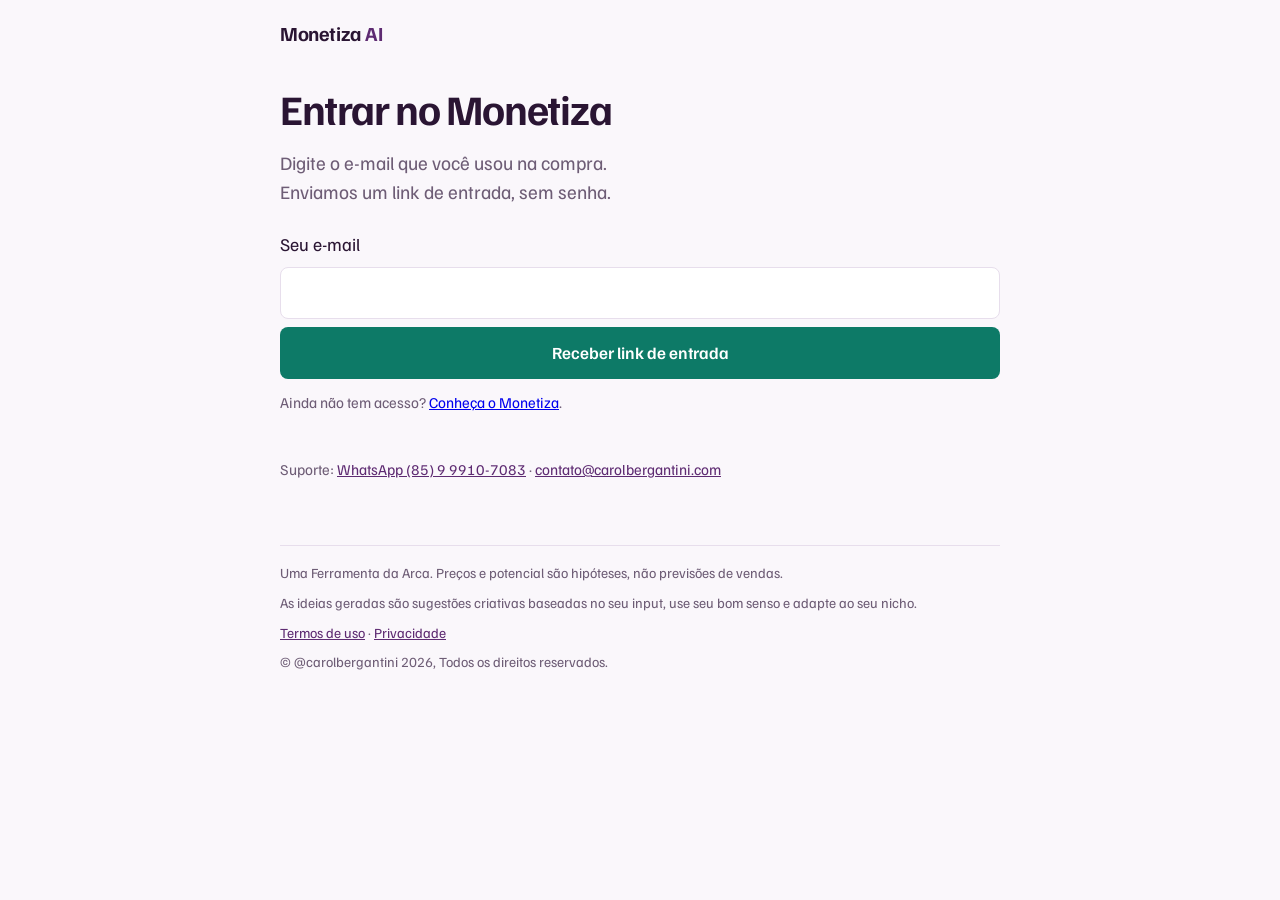
==== appmonetiza/index.html @ 71ad4763 "Site de carolbergantini.com: venda e amostra (/monetiza), app (/appmonetiza), admin, termos e privac" ====
<!doctype html>
<html lang="pt-BR">
<head>
<meta charset="utf-8">
<meta name="viewport" content="width=device-width, initial-scale=1, viewport-fit=cover">
<meta name="theme-color" content="#FAF7FB">
<meta name="robots" content="noindex, nofollow">
<title>Monetiza AI · Área da aluna</title>
<link rel="preconnect" href="https://fonts.googleapis.com">
<link rel="preconnect" href="https://fonts.gstatic.com" crossorigin>
<link href="https://fonts.googleapis.com/css2?family=Familjen+Grotesk:wght@400;500;600;700&display=swap" rel="stylesheet">
<link rel="stylesheet" href="/monetiza/styles.css">
</head>
<body>
<header class="top">
  <a class="brand" href="/appmonetiza/" id="brand">Monetiza <span>AI</span></a>
  <span id="user"></span>
</header>
<main id="app" tabindex="-1"></main>
<footer class="foot">
  <p>Uma Ferramenta da Arca. Preços e potencial são hipóteses, não previsões de vendas.</p>
  <p>As ideias geradas são sugestões criativas baseadas no seu input, use seu bom senso e adapte ao seu nicho.</p>
  <p><a href="/monetiza/termos/">Termos de uso</a> · <a href="/monetiza/privacidade/">Privacidade</a></p>
  <p>© @carolbergantini 2026, Todos os direitos reservados.</p>
</footer>
<noscript><p class="wrap">Ative o JavaScript para usar o Monetiza AI.</p></noscript>
<script type="module" src="/appmonetiza/app.js"></script>
</body>
</html>
---- monetiza/styles.css ----
/* Monetiza AI · beta. Cores e fonte PROVISÓRIAS: troque só os tokens abaixo quando a identidade visual for aprovada. */
:root {
  --bg: #FAF7FB;          /* fundo lilás quase branco */
  --surface: #FFFFFF;
  --ink: #2A1533;         /* texto: ameixa profundo */
  --muted: #6E5D76;
  --line: #E7DEEC;
  --plum: #5E2B72;        /* marca / Base */
  --jade: #0D7A67;        /* Abre Carteira / ações */
  --jade-soft: #E3F3EF;
  --plum-soft: #F0E6F4;
  --gold: #9A6B12;        /* Personalização */
  --gold-soft: #F7EEDB;
  --danger: #A1322B;
  --font: "Familjen Grotesk", ui-sans-serif, system-ui, -apple-system, "Segoe UI", Roboto, sans-serif;
  --r-sm: 8px; --r-md: 14px;
  color-scheme: light;
}
* { box-sizing: border-box; }
html { -webkit-text-size-adjust: 100%; }
body { margin: 0; background: var(--bg); color: var(--ink); font-family: var(--font); font-size: 17px; line-height: 1.55; }
h1, h2, h3 { line-height: 1.12; margin: 0; letter-spacing: -0.01em; }
p { margin: 0; }
button, input, textarea { font: inherit; color: inherit; }
:focus-visible { outline: 3px solid var(--jade); outline-offset: 2px; border-radius: 4px; }
.wrap, main > * { width: min(100% - 32px, 720px); margin-inline: auto; }

/* topo e rodapé */
.top { display: flex; align-items: center; justify-content: space-between; width: min(100% - 32px, 720px); margin: 0 auto; padding: 18px 0 8px; }
.brand { font-weight: 700; font-size: 20px; color: var(--ink); text-decoration: none; letter-spacing: -0.02em; }
.brand span { color: var(--plum); }
.beta { font-size: 13px; color: var(--plum); background: var(--plum-soft); padding: 3px 10px; border-radius: 99px; }
.foot { width: min(100% - 32px, 720px); margin: 56px auto 32px; padding-top: 16px; border-top: 1px solid var(--line); font-size: 14px; color: var(--muted); }
.foot p + p { margin-top: 8px; }
main { outline: none; padding-bottom: 8px; }

/* botões */
.btn { display: inline-flex; align-items: center; justify-content: center; gap: 8px; min-height: 52px; padding: 0 24px; border: 0; border-radius: var(--r-sm);
  background: var(--jade); color: #fff; font-weight: 600; font-size: 17px; cursor: pointer; text-decoration: none; }
.btn:hover { background: #0A6656; }
.btn[disabled] { background: #9FBDB6; cursor: not-allowed; }
.btn.ghost { background: transparent; color: var(--ink); border: 1.5px solid var(--line); }
.btn.ghost:hover { border-color: var(--muted); }
.btn.block { width: 100%; }
.link { background: none; border: 0; padding: 8px 0; color: var(--plum); font-weight: 600; text-decoration: underline; text-underline-offset: 3px; cursor: pointer; }

/* início */
.hero { padding: 28px 0 8px; }
.hero h1 { font-size: clamp(34px, 8.6vw, 54px); font-weight: 700; letter-spacing: -0.03em; max-width: 15ch; }
.hero .lead { margin-top: 16px; font-size: 19px; color: var(--muted); max-width: 34ch; }
.hero .cta { margin-top: 28px; }
.hero .meta { margin-top: 12px; font-size: 15px; color: var(--muted); }

/* a escada: o elemento de identidade da página */
.stairs { display: grid; grid-template-columns: repeat(3, minmax(0, 1fr)); align-items: end; gap: 8px; margin: 40px 0 8px; }
.step { border-radius: var(--r-sm) var(--r-sm) 0 0; padding: 14px 12px; color: var(--ink); display: flex; flex-direction: column; justify-content: flex-end; }
.step b { display: block; font-size: clamp(13px, 3.9vw, 16px); line-height: 1.2; hyphens: auto; }
.step small { hyphens: auto; }
.step small { display: block; margin-top: 4px; font-size: 13.5px; line-height: 1.35; color: var(--muted); }
.step.t1 { background: var(--jade-soft); min-height: 120px; border-top: 4px solid var(--jade); }
.step.t2 { background: var(--plum-soft); min-height: 170px; border-top: 4px solid var(--plum); }
.step.t3 { background: var(--gold-soft); min-height: 220px; border-top: 4px solid var(--gold); }
.stairs-base { height: 6px; background: var(--ink); border-radius: 3px; opacity: .85; }

.how { margin-top: 48px; }
.how h2 { font-size: 24px; }
.how ol { list-style: none; padding: 0; margin: 18px 0 0; display: grid; gap: 14px; counter-reset: s; }
.how li { counter-increment: s; display: grid; grid-template-columns: 34px 1fr; gap: 12px; align-items: start; }
.how li::before { content: counter(s); width: 34px; height: 34px; border-radius: 50%; background: var(--surface); border: 1.5px solid var(--line); display: grid; place-items: center; font-weight: 700; color: var(--plum); }
.note { margin-top: 32px; padding: 14px 16px; background: var(--surface); border: 1px solid var(--line); border-radius: var(--r-sm); font-size: 15px; color: var(--muted); }

/* questionário */
.q { padding-top: 12px; }
.progress { display: grid; grid-template-columns: repeat(6, 1fr); gap: 6px; }
.progress i { height: 6px; border-radius: 3px; background: var(--line); }
.progress i.on { background: var(--jade); }
.q .count { margin-top: 12px; font-size: 14px; color: var(--muted); }
.q h1 { margin-top: 10px; font-size: clamp(26px, 6.6vw, 36px); font-weight: 700; letter-spacing: -0.02em; }
.q .help { margin-top: 10px; color: var(--muted); }
.q .ex { margin-top: 6px; font-size: 15px; color: var(--muted); font-style: italic; }
.field { margin-top: 20px; }
textarea, input[type=text] { width: 100%; border: 1.5px solid var(--line); border-radius: var(--r-sm); background: var(--surface); padding: 14px; font-size: 17px; line-height: 1.5; }
textarea { min-height: 150px; resize: vertical; }
textarea:focus, input[type=text]:focus { border-color: var(--jade); outline: none; box-shadow: 0 0 0 3px var(--jade-soft); }
.counter { margin-top: 6px; font-size: 13px; color: var(--muted); text-align: right; }
.quick { margin-top: 8px; }
.opts { display: grid; gap: 10px; margin-top: 20px; }
.opt { display: flex; gap: 12px; align-items: center; min-height: 54px; padding: 12px 14px; border: 1.5px solid var(--line); border-radius: var(--r-sm); background: var(--surface); cursor: pointer; }
.opt input { width: 20px; height: 20px; accent-color: var(--jade); flex: none; margin: 0; }
.opt:has(input:checked) { border-color: var(--jade); background: var(--jade-soft); }
.opt.off { opacity: .45; cursor: not-allowed; }
.other { margin-top: 10px; }
.nav { display: flex; gap: 12px; justify-content: space-between; align-items: center; margin-top: 28px; }
.nav .btn { flex: 1; max-width: 260px; margin-left: auto; }
.err { margin-top: 10px; color: var(--danger); font-size: 15px; }

/* espera */
.wait { padding-top: 36px; }
.wait h1 { font-size: clamp(26px, 6.6vw, 34px); }
.wait p.sub { margin-top: 10px; color: var(--muted); }
.wait .stairs .step { opacity: .25; transition: opacity .6s ease; }
.wait .stairs .step.lit { opacity: 1; }
.wait ul { list-style: none; padding: 0; margin: 22px 0 0; display: grid; gap: 8px; }
.wait li { color: var(--muted); }
.wait li.done { color: var(--ink); }
.wait li.done::before { content: "✓ "; color: var(--jade); font-weight: 700; }

/* erro */
.problem { padding-top: 32px; }
.problem h1 { font-size: 28px; }
.problem p { margin-top: 12px; color: var(--muted); }
.problem .actions { display: grid; gap: 10px; margin-top: 24px; max-width: 360px; }

/* resultado */
.res { padding-top: 20px; }
.res h1 { font-size: clamp(32px, 8vw, 46px); font-weight: 700; letter-spacing: -0.03em; }
.res .summary { margin-top: 14px; font-size: 18px; }
.res .area { margin-top: 14px; padding: 12px 14px; background: var(--surface); border-left: 4px solid var(--plum); border-radius: 0 var(--r-sm) var(--r-sm) 0; }
.res .area b { color: var(--plum); }
.res details.assump { margin-top: 12px; font-size: 15px; color: var(--muted); }
.res details.assump summary { cursor: pointer; color: var(--plum); font-weight: 600; }
.res details.assump ul { margin: 8px 0 0; padding-left: 20px; }
.res section { margin-top: 44px; }
.res h2 { font-size: 26px; letter-spacing: -0.02em; }
.res .intro { margin-top: 8px; color: var(--muted); }

.ladder { margin-top: 18px; }
.ladder .stairs { margin: 0; gap: 6px; }
.ladder .step { min-height: 0; padding: 12px 10px 14px; }
.ladder .step.t1 { min-height: 150px; } .ladder .step.t2 { min-height: 200px; } .ladder .step.t3 { min-height: 250px; }
.ladder .step .tier { font-size: 13px; font-weight: 600; }
.ladder .step.t1 .tier { color: var(--jade); } .ladder .step.t2 .tier { color: var(--plum); } .ladder .step.t3 .tier { color: var(--gold); }
.ladder .step b { margin-top: 6px; font-size: 15px; }
.ladder .step small { font-size: 13px; }
.ladder .step small { color: var(--ink); font-weight: 600; }
.ladder .prog { margin-top: 16px; }

.tier-h { display: flex; align-items: baseline; gap: 10px; flex-wrap: wrap; }
.tier-h .n { font-size: 15px; color: var(--muted); }
.ideas { display: grid; gap: 14px; margin-top: 16px; }
.idea { background: var(--surface); border: 1px solid var(--line); border-radius: var(--r-md); padding: 18px; border-top: 4px solid var(--c); }
.idea.t1 { --c: var(--jade); } .idea.t2 { --c: var(--plum); } .idea.t3 { --c: var(--gold); }
.idea .head { display: flex; flex-wrap: wrap; justify-content: space-between; gap: 4px 12px; align-items: baseline; }
.idea h3 { flex: 1 1 14ch; min-width: 0; }
.idea h3 { font-size: 20px; }
.idea .price { flex: none; font-weight: 700; color: var(--c); white-space: nowrap; font-size: 16px; }
.idea .sub { margin-top: 4px; color: var(--muted); }
.idea .pick { display: inline-block; margin-top: 10px; font-size: 13px; font-weight: 600; color: var(--c); background: color-mix(in srgb, var(--c) 10%, white); padding: 3px 10px; border-radius: 99px; }
.idea dl { margin: 14px 0 0; display: grid; gap: 10px; }
.idea dt { font-size: 14px; font-weight: 600; color: var(--muted); }
.idea dd { margin: 2px 0 0; }
.again { margin-top: 44px; padding: 20px; background: var(--surface); border: 1px solid var(--line); border-radius: var(--r-md); }
.again p { color: var(--muted); margin-bottom: 14px; }

/* telas estreitas: a escada vira 3 degraus empilhados; o de entrada embaixo, cada degrau acima mais à direita */
@media (max-width: 480px) {
  .ladder .stairs { display: flex; flex-direction: column-reverse; align-items: stretch; gap: 6px; }
  .ladder .step, .ladder .step.t1, .ladder .step.t2, .ladder .step.t3 { min-height: 0; border-radius: var(--r-sm); padding: 12px 14px; }
  .ladder .step.t2 { margin-left: 10%; } .ladder .step.t3 { margin-left: 20%; }
  .ladder .stairs-base { display: none; }
  .ladder .step b { font-size: 17px; }
}
@media (max-width: 420px) {
  .stairs { display: flex; flex-direction: column-reverse; align-items: stretch; gap: 6px; }
  .step, .step.t1, .step.t2, .step.t3 { min-height: 0; border-radius: var(--r-sm); padding: 10px 12px; }
  .step.t2 { margin-left: 10%; } .step.t3 { margin-left: 20%; }
  .stairs-base { display: none; }
}
@media (min-width: 720px) {
  body { font-size: 18px; }
  .ideas.cols { grid-template-columns: 1fr 1fr; }
  .step b { font-size: 18px; }
}
@media (prefers-reduced-motion: reduce) { * { transition: none !important; animation: none !important; } }

/* ---------- versão paga: venda, login, salvas, admin ---------- */
.sr { position: absolute; left: -9999px; }
.opts { border: 0; padding: 0; margin: 20px 0 0; }
.hero.narrow h1 { font-size: clamp(30px, 7vw, 42px); }
.hero .cta { display: grid; gap: 10px; }
.top a.beta { text-decoration: none; }
.sales { margin-top: 40px; }
.sales h2, .faq h2 { font-size: 24px; margin-bottom: 12px; }
.checks { list-style: none; padding: 0; margin: 0; display: grid; gap: 10px; }
.checks li { padding-left: 28px; position: relative; }
.checks li::before { content: "✓"; position: absolute; left: 0; color: var(--jade); font-weight: 700; }
.price { margin-top: 44px; padding: 28px 22px; border-radius: var(--r-md); background: var(--surface); border: 1.5px solid var(--line); text-align: center; }
.price .tag { color: var(--plum); font-weight: 600; }
.price .value { font-size: 52px; font-weight: 700; letter-spacing: -0.03em; margin-top: 4px; }
.price .cond { color: var(--muted); margin-bottom: 18px; }
.price .meta, .locked .meta { margin-top: 12px; font-size: 14px; color: var(--muted); }
.faq { margin-top: 44px; }
.faq details { border-top: 1px solid var(--line); padding: 14px 0; }
.faq summary { font-weight: 600; cursor: pointer; }
.faq details p { margin-top: 8px; color: var(--muted); }
.support { margin-top: 36px; font-size: 15px; color: var(--muted); }
.support a, .foot a { color: var(--plum); }
.locked { margin-top: 36px; padding: 24px 20px; border-radius: var(--r-md); background: var(--plum-soft); }
.locked h2 { font-size: 24px; margin: 8px 0 12px; }
.locked .checks { margin-bottom: 20px; }
.locked .blur { filter: blur(3px); opacity: .7; }
.login { display: grid; gap: 8px; margin-top: 24px; }
.login input, .grid input, .busca { min-height: 52px; padding: 0 14px; border: 1.5px solid var(--line); border-radius: var(--r-sm); background: var(--surface); font-size: 17px; }
.err { color: var(--danger); margin-top: 12px; }
.actions { display: flex; flex-wrap: wrap; gap: 10px; margin-top: 24px; }
.savebar { display: flex; flex-wrap: wrap; gap: 10px; margin: 20px 0 8px; align-items: center; }
.first { margin-top: 36px; padding: 22px 20px; border-radius: var(--r-md); background: var(--surface); border: 1.5px solid var(--line); }
.first h2 { font-size: 22px; }
.first h3 { font-size: 16px; margin: 18px 0 6px; color: var(--plum); }
.first ul { margin: 0; padding-left: 20px; }
.saved h1, .admin h1 { font-size: 32px; margin: 24px 0 16px; }
.savelist { list-style: none; padding: 0; margin: 0; display: grid; gap: 10px; }
.savelist li { display: flex; align-items: center; gap: 10px; background: var(--surface); border: 1.5px solid var(--line); border-radius: var(--r-sm); padding: 6px 12px; }
.savelist .open { flex: 1; text-align: left; background: none; border: 0; padding: 10px 0; cursor: pointer; }
.savelist .open b, .savelist .open small { display: block; }
.savelist small { color: var(--muted); font-size: 14px; }
.link.small { font-size: 15px; padding: 4px 0; }
.legal h1 { font-size: 34px; margin: 24px 0 8px; }
.legal h2 { font-size: 20px; margin: 26px 0 8px; }
.legal p + p, .legal ul { margin-top: 8px; }
.admin { width: min(100% - 32px, 1100px) !important; }
.admin .stats { color: var(--muted); margin-bottom: 16px; }
.admin .box { margin: 14px 0; background: var(--surface); border: 1.5px solid var(--line); border-radius: var(--r-sm); padding: 12px 14px; }
.admin .box summary { font-weight: 600; cursor: pointer; }
.admin .grid { display: grid; grid-template-columns: 2fr 2fr 1fr auto; gap: 8px; margin-top: 12px; }
.busca { width: 100%; margin: 8px 0 12px; }
.tablewrap { overflow-x: auto; }
.admin table { width: 100%; border-collapse: collapse; font-size: 15px; background: var(--surface); }
.admin th, .admin td { text-align: left; padding: 10px; border-bottom: 1px solid var(--line); vertical-align: top; }
.admin small { color: var(--muted); }
.st { font-weight: 600; } .st.ativo { color: var(--jade); } .st.revogado { color: var(--danger); } .st.expirado, .st.sem-acesso { color: var(--muted); }
.acts { display: grid; gap: 4px; }
.ev { margin: 10px 0 0; padding-left: 18px; font-size: 14px; }
@media (max-width: 640px) { .admin .grid { grid-template-columns: 1fr; } }
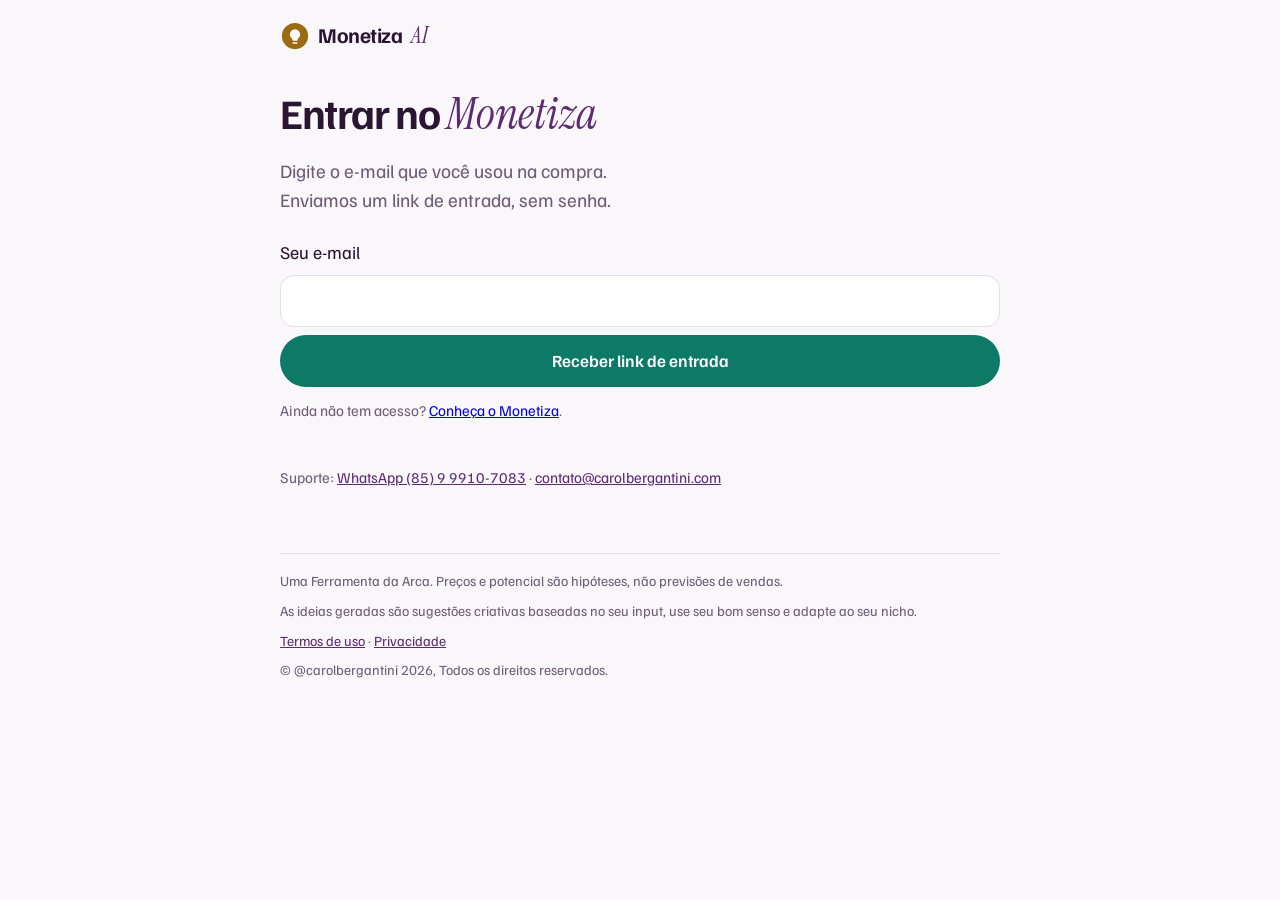
==== commit fd7ba987: "Identidade visual aplicada ao site Co-Authored-By: Claude Opus 5.5 <noreply@anthropic.com> Claude-Se" ====
--- a/appmonetiza/index.html
+++ b/appmonetiza/index.html
@@ -8,12 +8,13 @@
 <title>Monetiza AI · Área da aluna</title>
 <link rel="preconnect" href="https://fonts.googleapis.com">
 <link rel="preconnect" href="https://fonts.gstatic.com" crossorigin>
-<link href="https://fonts.googleapis.com/css2?family=Familjen+Grotesk:wght@400;500;600;700&display=swap" rel="stylesheet">
+<link href="https://fonts.googleapis.com/css2?family=Familjen+Grotesk:wght@400;500;600;700&family=Instrument+Serif:ital@1&display=swap" rel="stylesheet">
+<link rel="icon" href="/monetiza/logo.svg" type="image/svg+xml">
 <link rel="stylesheet" href="/monetiza/styles.css">
 </head>
 <body>
 <header class="top">
-  <a class="brand" href="/appmonetiza/" id="brand">Monetiza <span>AI</span></a>
+  <a class="brand" href="/appmonetiza/" id="brand"><svg class="logo" viewBox="0 0 64 64" aria-hidden="true"><defs><mask id="mzm"><rect width="64" height="64" fill="#fff"/><path d="M26 38 A11 11 0 1 1 38 38 L37 42 H27 Z" fill="#000"/><path d="M28 47 H36" stroke="#000" stroke-width="3" stroke-linecap="round"/></mask></defs><circle cx="32" cy="32" r="28" fill="#9A6B12" mask="url(#mzm)"/></svg>Monetiza <span>AI</span></a>
   <span id="user"></span>
 </header>
 <main id="app" tabindex="-1"></main>
--- a/monetiza/styles.css
+++ b/monetiza/styles.css
@@ -13,7 +13,7 @@
   --gold-soft: #F7EEDB;
   --danger: #A1322B;
   --font: "Familjen Grotesk", ui-sans-serif, system-ui, -apple-system, "Segoe UI", Roboto, sans-serif;
-  --r-sm: 8px; --r-md: 14px;
+  --r-sm: 14px; --r-md: 24px; --serif: "Instrument Serif", Georgia, serif;
   color-scheme: light;
 }
 * { box-sizing: border-box; }
@@ -27,15 +27,16 @@
 
 /* topo e rodapé */
 .top { display: flex; align-items: center; justify-content: space-between; width: min(100% - 32px, 720px); margin: 0 auto; padding: 18px 0 8px; }
-.brand { font-weight: 700; font-size: 20px; color: var(--ink); text-decoration: none; letter-spacing: -0.02em; }
-.brand span { color: var(--plum); }
+.brand { display: inline-flex; align-items: center; gap: 8px; font-weight: 700; font-size: 21px; color: var(--ink); text-decoration: none; letter-spacing: -0.02em; }
+.brand .logo { width: 30px; height: 30px; flex: none; }
+.brand span { color: var(--plum); font-family: var(--serif); font-style: italic; font-weight: 400; font-size: 1.08em; letter-spacing: 0; }
 .beta { font-size: 13px; color: var(--plum); background: var(--plum-soft); padding: 3px 10px; border-radius: 99px; }
 .foot { width: min(100% - 32px, 720px); margin: 56px auto 32px; padding-top: 16px; border-top: 1px solid var(--line); font-size: 14px; color: var(--muted); }
 .foot p + p { margin-top: 8px; }
 main { outline: none; padding-bottom: 8px; }
 
 /* botões */
-.btn { display: inline-flex; align-items: center; justify-content: center; gap: 8px; min-height: 52px; padding: 0 24px; border: 0; border-radius: var(--r-sm);
+.btn { display: inline-flex; align-items: center; justify-content: center; gap: 8px; min-height: 52px; padding: 0 24px; border: 0; border-radius: 999px;
   background: var(--jade); color: #fff; font-weight: 600; font-size: 17px; cursor: pointer; text-decoration: none; }
 .btn:hover { background: #0A6656; }
 .btn[disabled] { background: #9FBDB6; cursor: not-allowed; }
@@ -232,3 +233,12 @@
 .acts { display: grid; gap: 4px; }
 .ev { margin: 10px 0 0; padding-left: 18px; font-size: 14px; }
 @media (max-width: 640px) { .admin .grid { grid-template-columns: 1fr; } }
+
+/* ---------- identidade: toque feminino (itálico serifado nos títulos, formas arredondadas) ---------- */
+h1 em, h2 em, .price .value em { font-family: var(--serif); font-style: italic; font-weight: 400; color: var(--plum); letter-spacing: 0; }
+.hero h1 em { font-size: 1.06em; }
+.idea { border-radius: var(--r-md); }
+.step { border-radius: 22px 22px 6px 6px; }
+.stairs-base { opacity: .15; }
+.opt { border-radius: 16px; }
+.progress i { border-radius: 99px; }
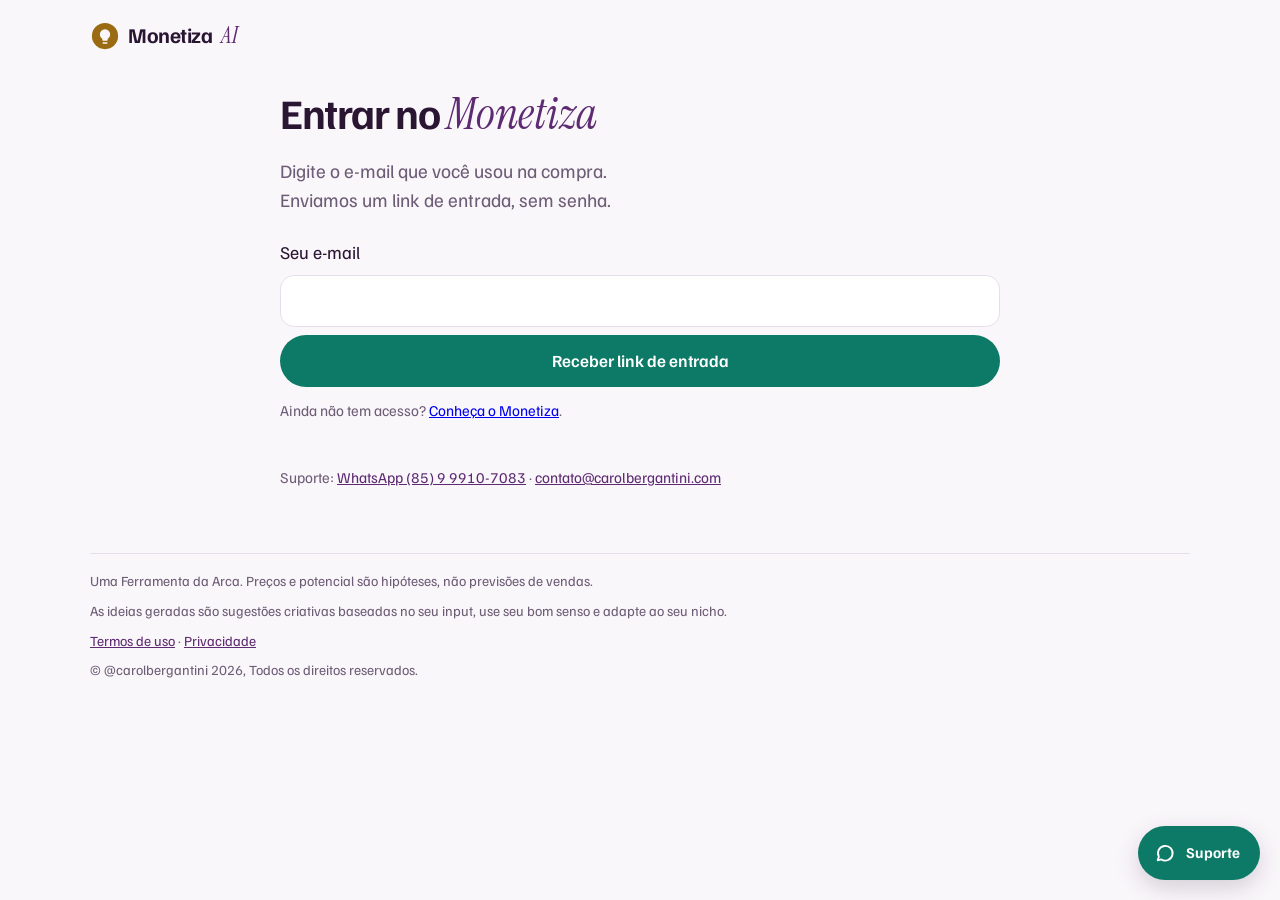
==== commit 4126ba7d: "Nova página de vendas e nova tela inicial do app Co-Authored-By: Claude Opus 5.5 <noreply@anthropic." ====
--- a/appmonetiza/index.html
+++ b/appmonetiza/index.html
@@ -24,6 +24,7 @@
   <p><a href="/monetiza/termos/">Termos de uso</a> · <a href="/monetiza/privacidade/">Privacidade</a></p>
   <p>© @carolbergantini 2026, Todos os direitos reservados.</p>
 </footer>
+<a class="wa" href="https://wa.me/5585999107083" target="_blank" rel="noopener" aria-label="Falar com o suporte no WhatsApp"><svg width="22" height="22" viewBox="0 0 24 24" aria-hidden="true"><path d="M4 20l1.3-3.9A8 8 0 1 1 8 19z" fill="none" stroke="currentColor" stroke-width="2" stroke-linejoin="round"/></svg><span>Suporte</span></a>
 <noscript><p class="wrap">Ative o JavaScript para usar o Monetiza AI.</p></noscript>
 <script type="module" src="/appmonetiza/app.js"></script>
 </body>
--- a/monetiza/styles.css
+++ b/monetiza/styles.css
@@ -242,3 +242,174 @@
 .stairs-base { opacity: .15; }
 .opt { border-radius: 16px; }
 .progress i { border-radius: 99px; }
+
+/* ---------- foco: sem contorno no container principal (as linhas verdes) ---------- */
+main:focus, main:focus-visible { outline: none; }
+
+/* ---------- página de vendas (landing) ---------- */
+main > .lp { width: 100%; margin: 0; }
+.lp { --max: 1080px; }
+.lp-sec { padding: clamp(56px, 8vw, 88px) 20px; }
+.lp-sec.alt { background: var(--surface); }
+.lp-in { max-width: var(--max); margin: 0 auto; }
+.lp-center { text-align: center; max-width: 780px; margin: 0 auto 40px; }
+.kick { display: inline-block; font-size: 13px; letter-spacing: .12em; text-transform: uppercase; color: var(--plum); font-weight: 700; margin-bottom: 14px; }
+.lp h2 { font-size: clamp(30px, 5vw, 44px); line-height: 1.08; letter-spacing: -0.025em; }
+.lp-sub { margin-top: 16px; font-size: 18px; color: var(--muted); }
+.lp-hero { padding: clamp(28px, 5vw, 64px) 20px clamp(48px, 7vw, 88px); }
+.lp-hero .lp-in { display: grid; grid-template-columns: 1.05fr 1fr; gap: clamp(28px, 5vw, 56px); align-items: center; }
+.pill-tag { display: inline-block; font-size: 14px; font-weight: 700; color: var(--plum); background: var(--plum-soft); padding: 8px 16px; border-radius: 999px; }
+.lp-hero h1 { margin-top: 20px; font-size: clamp(38px, 6.4vw, 64px); line-height: 1.02; letter-spacing: -0.035em; font-weight: 700; }
+.lp-hero .lead { margin-top: 20px; font-size: clamp(17px, 2vw, 20px); color: var(--muted); }
+.lp-ctas { display: flex; flex-wrap: wrap; gap: 12px; margin-top: 28px; }
+.lp-ctas .btn { min-height: 58px; padding: 0 30px; font-size: 17px; }
+.btn.soft { background: var(--plum-soft); color: var(--plum); }
+.btn.soft:hover { background: #E6D6EE; }
+.lp-meta { display: flex; flex-wrap: wrap; gap: 6px 14px; margin-top: 16px; font-size: 15px; color: var(--muted); }
+.lp-meta span + span::before { content: "·"; margin-right: 14px; }
+.grid3 { display: grid; grid-template-columns: repeat(3, 1fr); gap: 20px; }
+.card { padding: 26px; border-radius: var(--r-md); background: var(--bg); border: 1px solid var(--line); }
+.alt .card { background: var(--bg); }
+.card b { display: block; font-size: 19px; margin-bottom: 6px; }
+.card p { color: var(--muted); font-size: 16px; }
+.card .num { display: block; font-family: var(--serif); font-style: italic; font-size: 34px; color: var(--plum); line-height: 1; margin-bottom: 10px; }
+.steps { list-style: none; padding: 0; margin: 0; display: grid; gap: 14px; }
+.steps li { display: flex; gap: 18px; align-items: flex-start; padding: 22px 24px; border-radius: var(--r-md); background: var(--surface); border: 1px solid var(--line); }
+.steps .n { flex: none; width: 44px; height: 44px; border-radius: 999px; color: #fff; display: grid; place-items: center; font-weight: 700; font-size: 18px; }
+.steps b { display: block; font-size: 19px; }
+.steps p { color: var(--muted); }
+.split { display: grid; grid-template-columns: .9fr 1.1fr; gap: clamp(28px, 5vw, 56px); align-items: center; }
+.band { display: flex; align-items: center; justify-content: space-between; gap: 28px; padding: 40px 44px; border-radius: 32px; background: var(--plum); color: #fff; }
+.band b { display: block; font-size: clamp(26px, 3.6vw, 36px); line-height: 1.1; letter-spacing: -0.02em; }
+.band b em { font-family: var(--serif); font-style: italic; font-weight: 400; color: #E9D7F2; }
+.band p { margin-top: 10px; color: #E9D7F2; font-size: 17px; }
+.band .btn { flex: none; background: #fff; color: var(--plum); }
+.persona { padding: 26px; border-radius: var(--r-md); }
+.persona b { display: block; font-size: 20px; margin-bottom: 6px; }
+.persona.t1 { background: var(--jade-soft); } .persona.t1 b { color: var(--jade); }
+.persona.t2 { background: var(--plum-soft); } .persona.t2 b { color: var(--plum); }
+.persona.t3 { background: var(--gold-soft); } .persona.t3 b { color: var(--gold); }
+.offer { max-width: 620px; margin: 0 auto; padding: 44px 36px; border-radius: 36px; background: var(--surface); border: 2px solid var(--plum); text-align: center; box-shadow: 0 30px 60px -30px rgba(94,43,114,.35); }
+.offer .tag { color: var(--plum); font-weight: 700; }
+.offer .value { font-size: clamp(60px, 9vw, 76px); line-height: 1; font-weight: 700; letter-spacing: -0.04em; margin-top: 10px; }
+.offer .cond { color: var(--muted); margin-top: 8px; }
+.offer .checks { text-align: left; margin: 24px 0; }
+.offer .btn { width: 100%; min-height: 60px; font-size: 18px; }
+.guarantee { display: flex; align-items: center; justify-content: center; gap: 12px; margin-top: 16px; padding: 14px; border-radius: 18px; background: var(--jade-soft); color: var(--jade); font-weight: 600; font-size: 15px; }
+.offer .pay { margin-top: 12px; font-size: 14px; color: var(--muted); }
+.lp .faq { max-width: 760px; margin: 0 auto; }
+.lp .faq details { padding: 18px 22px; border-radius: 20px; background: var(--bg); border: 1px solid var(--line); margin-top: 12px; }
+.lp .faq summary { font-size: 18px; }
+.lp-final { text-align: center; display: grid; justify-items: center; gap: 22px; }
+.lp-final h2 { max-width: 820px; }
+.lp-final .logo { width: 56px; height: 56px; }
+.lp .support { text-align: center; }
+/* mini vídeo do resultado */
+.mz-video { position: relative; height: 470px; padding: 24px; border-radius: 36px; background: var(--surface); border: 1px solid var(--line); box-shadow: 0 30px 60px -30px rgba(42,21,51,.25); overflow: hidden; }
+.mz-top { display: flex; align-items: center; justify-content: space-between; font-size: 13px; color: var(--muted); }
+.mz-top .dots { display: flex; gap: 6px; }
+.mz-top i { width: 28px; height: 5px; border-radius: 99px; background: var(--line); }
+.mz-scene { position: absolute; left: 24px; right: 24px; top: 64px; display: flex; flex-direction: column; gap: 12px; }
+.mz-q b { font-size: 26px; line-height: 1.15; }
+.mz-field { min-height: 92px; padding: 16px; border-radius: 18px; border: 1.5px solid var(--plum); background: var(--bg); font-size: 17px; }
+.mz-type { display: inline-block; overflow: hidden; white-space: nowrap; vertical-align: bottom; border-right: 2px solid var(--plum); max-width: 100%; }
+.mz-fake { align-self: flex-end; display: inline-flex; align-items: center; min-height: 44px; padding: 0 22px; border-radius: 999px; background: var(--jade); color: #fff; font-weight: 700; font-size: 15px; }
+.mz-s2 { top: 110px; align-items: center; text-align: center; gap: 18px; }
+.mz-s2 b { font-size: 24px; }
+.mz-s2 .logo { width: 72px; height: 72px; }
+.mz-bars { display: flex; align-items: flex-end; gap: 8px; height: 70px; }
+.mz-bars i { width: 54px; border-radius: 12px 12px 4px 4px; transform-origin: bottom; }
+.mz-bars i:nth-child(1) { height: 30px; background: var(--jade-soft); border-top: 3px solid var(--jade); }
+.mz-bars i:nth-child(2) { height: 48px; background: var(--plum-soft); border-top: 3px solid var(--plum); }
+.mz-bars i:nth-child(3) { height: 66px; background: var(--gold-soft); border-top: 3px solid var(--gold); }
+.mini { background: var(--surface); border: 1px solid var(--line); border-top: 5px solid var(--c); border-radius: 22px; padding: 14px 16px; display: grid; gap: 4px; }
+.mini .h { display: flex; justify-content: space-between; gap: 10px; align-items: baseline; }
+.mini b { font-size: 16px; } .mini b em { font-family: var(--serif); font-style: italic; font-weight: 400; color: var(--c); }
+.mini .p { font-size: 13px; font-weight: 700; color: var(--c); white-space: nowrap; }
+.mini small { font-size: 13px; color: var(--muted); line-height: 1.45; }
+.mini .t { justify-self: start; font-size: 12px; font-weight: 700; color: var(--c); background: color-mix(in srgb, var(--c) 12%, white); padding: 2px 10px; border-radius: 999px; }
+.mini.t1 { --c: var(--jade); } .mini.t2 { --c: var(--plum); } .mini.t3 { --c: var(--gold); }
+@keyframes mzS1{0%,2%{opacity:0;transform:translateY(10px)}6%,30%{opacity:1;transform:none}34%,100%{opacity:0;transform:translateY(-10px)}}
+@keyframes mzS2{0%,32%{opacity:0;transform:scale(.96)}36%,46%{opacity:1;transform:none}50%,100%{opacity:0;transform:scale(1.02)}}
+@keyframes mzS3{0%,48%{opacity:0}50%,96%{opacity:1}100%{opacity:0}}
+@keyframes mzCard{0%,50%{opacity:0;transform:translateY(18px)}56%,96%{opacity:1;transform:none}100%{opacity:0}}
+@keyframes mzType{0%,6%{max-width:0}24%,100%{max-width:100%}}
+@keyframes mzCaret{50%{border-color:transparent}}
+@keyframes mzSpin{0%,34%{transform:rotate(-12deg) scale(.9)}40%{transform:rotate(8deg) scale(1.06)}46%,100%{transform:none}}
+@keyframes mzBar{0%,36%{transform:scaleY(.2)}44%,100%{transform:none}}
+@keyframes mzDot1{0%,33%{background:var(--jade)}34%,100%{background:var(--line)}}
+@keyframes mzDot2{0%,33%{background:var(--line)}34%,49%{background:var(--plum)}50%,100%{background:var(--line)}}
+@keyframes mzDot3{0%,49%{background:var(--line)}50%,100%{background:var(--gold)}}
+@keyframes mzFloat{0%,100%{transform:translateY(0)}50%{transform:translateY(-4px)}}
+.mz-s1{animation:mzS1 12s infinite}
+.mz-s2{animation:mzS2 12s infinite;opacity:0}
+.mz-s3{animation:mzS3 12s infinite;opacity:0}
+.mz-s3 .mini{animation:mzCard 12s infinite}
+.mz-s3 .mini:nth-of-type(2){animation-delay:.35s}.mz-s3 .mini:nth-of-type(3){animation-delay:.7s}
+.mz-type{animation:mzType 12s steps(38) infinite,mzCaret .8s step-end infinite}
+.mz-s2 .logo{animation:mzSpin 12s infinite}
+.mz-bars i{animation:mzBar 12s infinite}.mz-bars i:nth-child(2){animation-delay:.15s}.mz-bars i:nth-child(3){animation-delay:.3s}
+.mz-top i:nth-child(1){animation:mzDot1 12s infinite}.mz-top i:nth-child(2){animation:mzDot2 12s infinite}.mz-top i:nth-child(3){animation:mzDot3 12s infinite}
+.brand .logo{animation:mzFloat 4s ease-in-out infinite}
+/* aparecer ao rolar */
+.reveal { opacity: 0; transform: translateY(24px); transition: opacity .7s ease, transform .7s ease; }
+.reveal.on { opacity: 1; transform: none; }
+.btn { transition: transform .2s ease, background .2s ease; }
+.btn:hover { transform: translateY(-2px); }
+@media (max-width: 860px) {
+  .lp-hero .lp-in, .split, .grid3 { grid-template-columns: 1fr; }
+  .band { flex-direction: column; align-items: flex-start; padding: 32px 26px; }
+  .mz-video { height: 480px; }
+}
+@media (prefers-reduced-motion: reduce) {
+  *, *::before, *::after { animation: none !important; transition: none !important; }
+  .reveal { opacity: 1; transform: none; }
+  .mz-s1, .mz-s2 { display: none; } .mz-s3, .mz-s3 .mini { opacity: 1 !important; }
+}
+
+/* ---------- app: topo, início, salvas, copiar, suporte ---------- */
+.top, .foot { width: min(100% - 32px, 1100px); }
+.appnav { display: flex; align-items: center; gap: 22px; font-size: 15px; font-weight: 600; }
+.appnav a { color: var(--muted); text-decoration: none; padding-bottom: 3px; border-bottom: 2px solid transparent; }
+.appnav a[aria-current] { color: var(--plum); border-color: var(--plum); }
+.appnav .who { font-weight: 400; color: var(--muted); font-size: 14px; }
+main > .home { width: min(100% - 32px, 1100px); display: grid; grid-template-columns: 1.05fr 1fr; gap: 40px; align-items: start; padding-top: 32px; }
+.home-main { display: grid; gap: 18px; padding: clamp(24px, 4vw, 40px); border-radius: 32px; background: var(--surface); border: 1px solid var(--line); }
+.home-main h1 { font-size: clamp(32px, 5vw, 50px); line-height: 1.04; letter-spacing: -0.03em; font-weight: 700; }
+.home-main .lead { color: var(--muted); font-size: 18px; }
+.home-main .btn { min-height: 58px; font-size: 18px; }
+.home-main .meta { font-size: 14px; color: var(--muted); }
+.home .lp-meta { margin-top: 0; }
+.counter { justify-self: start; display: inline-flex; align-items: center; gap: 12px; padding: 10px 16px; border-radius: 999px; background: var(--jade-soft); color: var(--jade); font-weight: 600; font-size: 15px; }
+.counter .dots { display: inline-flex; gap: 6px; }
+.counter .dots i { width: 12px; height: 12px; border-radius: 99px; background: #B9DCD3; }
+.counter .dots i.on { background: var(--jade); }
+.counter.zero { background: var(--gold-soft); color: var(--gold); }
+.home-side { display: grid; gap: 28px; }
+.stairs-card { display: grid; gap: 12px; border-radius: 32px; background: var(--surface); }
+.stairs-card > small { color: var(--muted); }
+.stairs-card .stairs { margin: 0; }
+.recent-h { display: flex; justify-content: space-between; align-items: baseline; margin-bottom: 12px; }
+.recent-h h2 { font-size: 22px; }
+.recent-h a { font-weight: 600; color: var(--plum); }
+.savelist .open { display: flex; align-items: center; gap: 14px; width: 100%; }
+.savelist .ico { width: 42px; height: 42px; border-radius: 14px; background: var(--plum-soft); display: grid; place-items: center; flex: none; }
+.savelist .ico .logo { width: 24px; height: 24px; }
+.savelist .txt { flex: 1; min-width: 0; display: grid; gap: 2px; }
+.savelist .txt b, .savelist .txt small { overflow: hidden; text-overflow: ellipsis; white-space: nowrap; }
+.savelist .when { white-space: nowrap; }
+.savelist li { border-radius: 18px; padding: 6px 16px; }
+.savelist li.meta { border: 0; background: none; padding: 6px 0; color: var(--muted); }
+.saved h1 em, .res h1 em { font-family: var(--serif); font-style: italic; font-weight: 400; color: var(--plum); }
+.saved-pill { background: var(--jade-soft) !important; color: var(--jade) !important; }
+.idea .copy { margin-top: 14px; min-height: 40px; padding: 0 18px; border-radius: 999px; border: 1.5px solid var(--line); background: var(--surface); color: var(--ink); font: inherit; font-size: 14px; font-weight: 600; cursor: pointer; }
+.idea .copy:hover { border-color: var(--c); color: var(--c); }
+.idea .copy.done { background: var(--jade-soft); border-color: var(--jade); color: var(--jade); }
+.wa { position: fixed; right: 20px; bottom: 20px; z-index: 20; display: inline-flex; align-items: center; gap: 10px; min-height: 54px; padding: 0 20px 0 16px; border-radius: 999px; background: var(--jade); color: #fff; font-weight: 700; font-size: 15px; text-decoration: none; box-shadow: 0 8px 24px rgba(42,21,51,.18); }
+.wa:hover { background: #0A6656; color: #fff; }
+@media (max-width: 860px) {
+  main > .home { grid-template-columns: 1fr; gap: 28px; padding-top: 12px; }
+  .appnav .who { display: none; }
+  .appnav { gap: 16px; }
+  .wa span { display: none; } .wa { padding: 0 16px; }
+}
